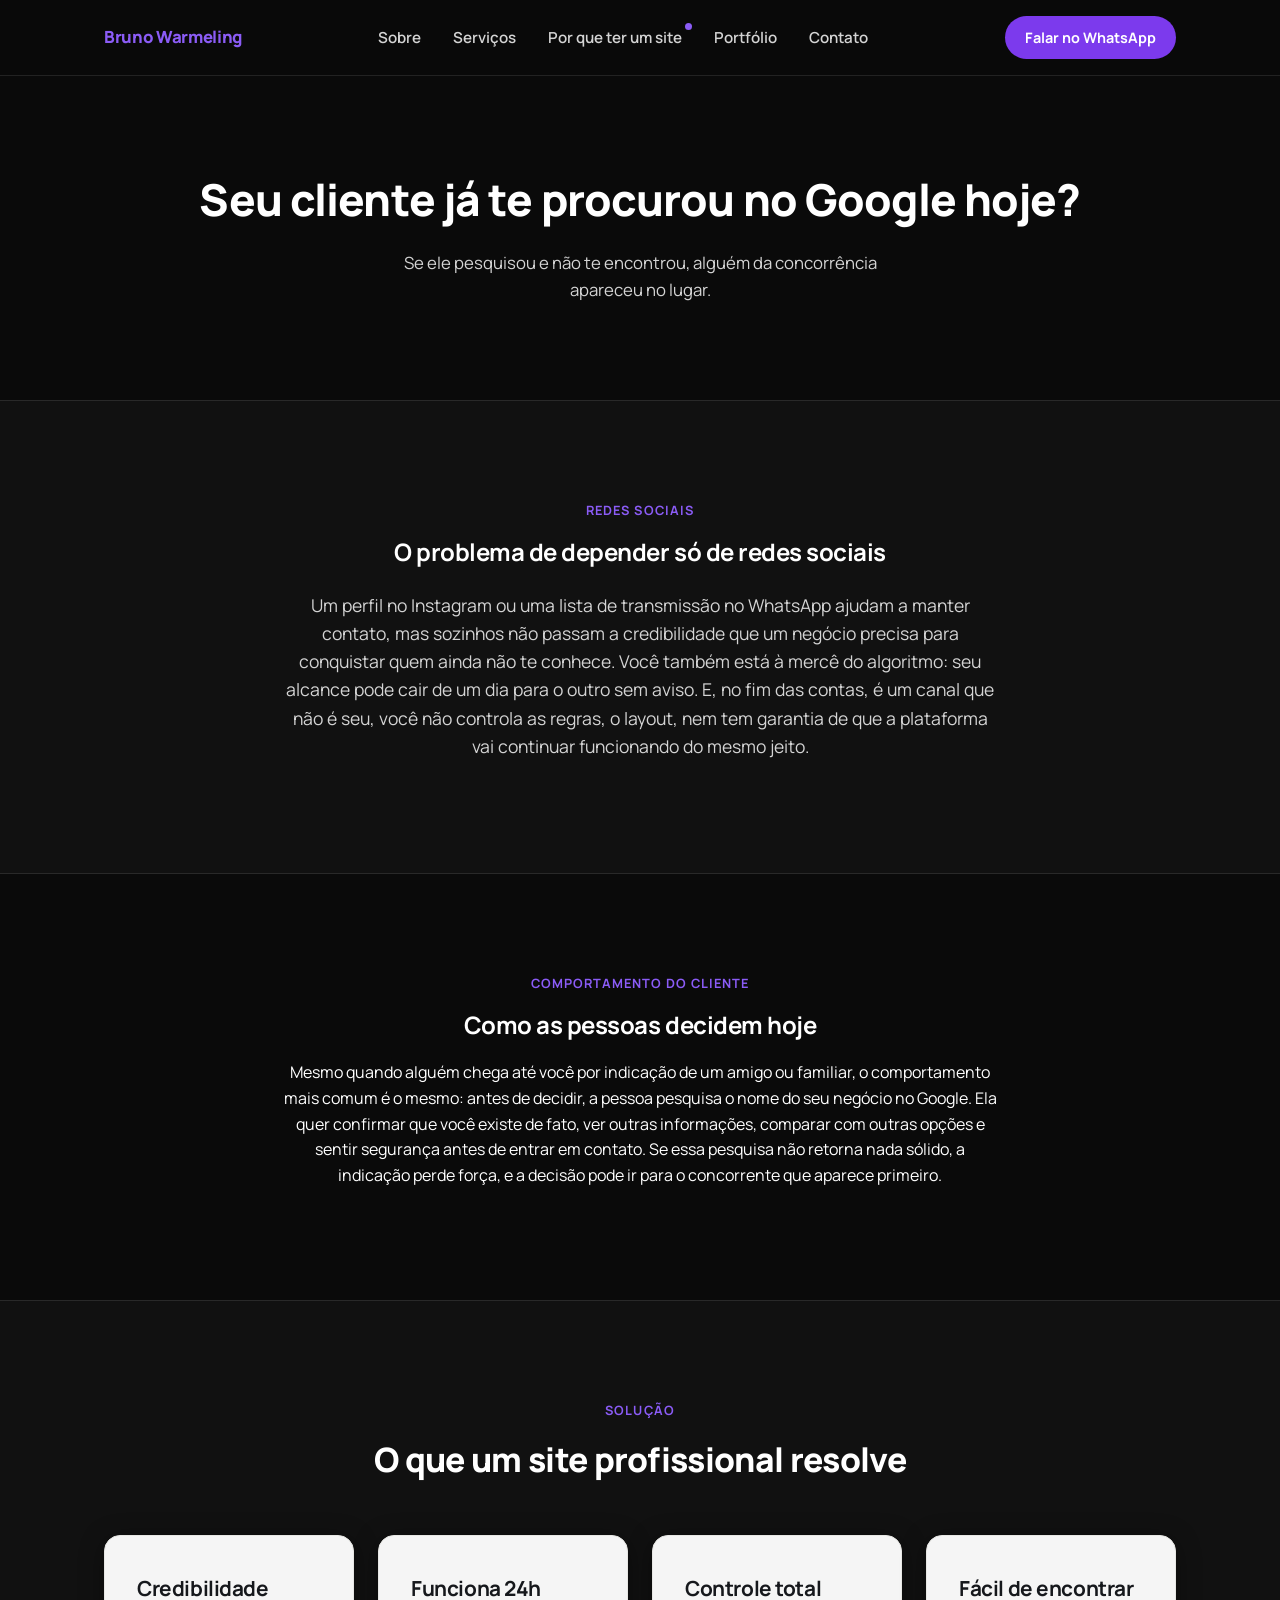
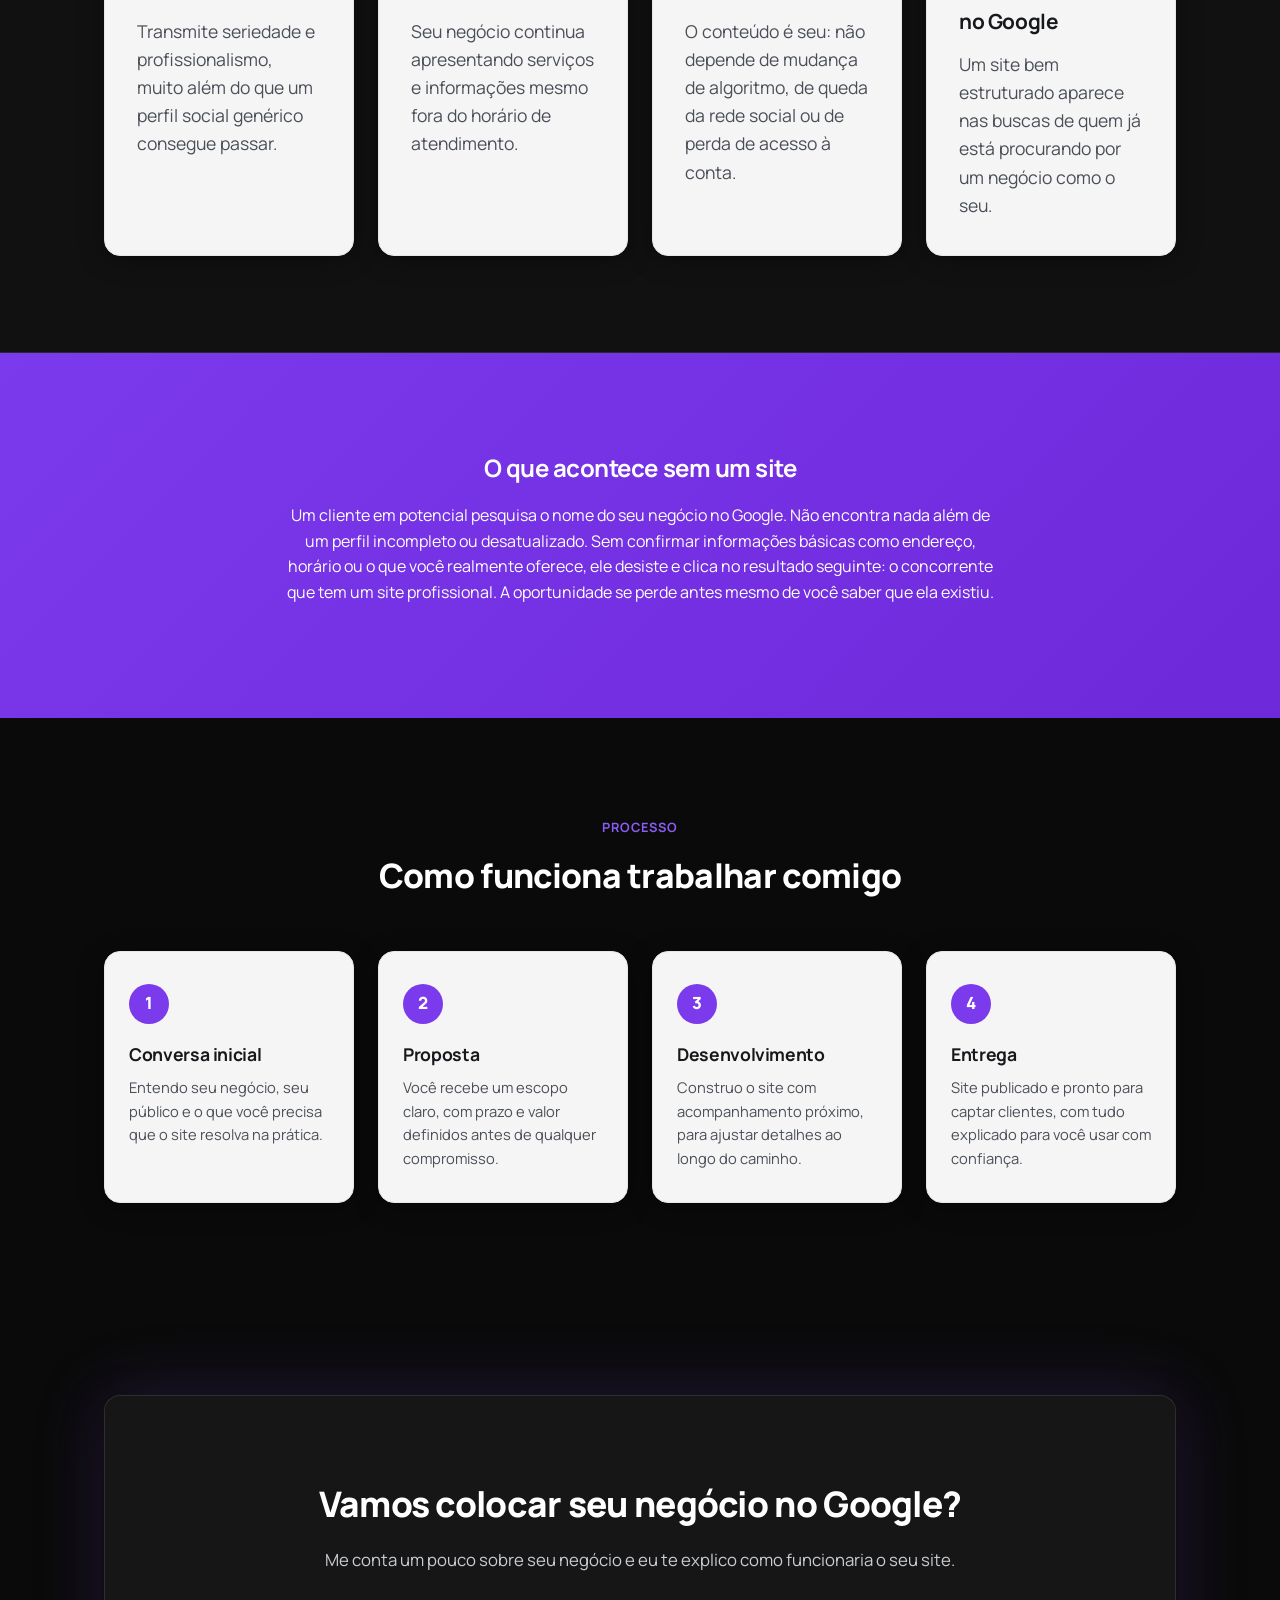
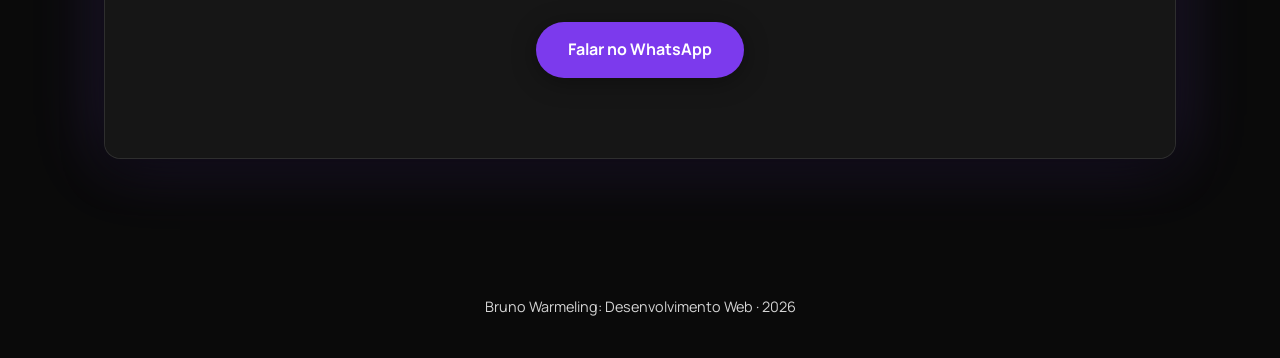
==== importancia-de-um-site/index.html @ 83ddd359 "Adiciona página 'Por que ter um site' Nova página institucional em /importancia-de-um-site explicand" ====
<!DOCTYPE html>
<html lang="pt-BR">
<head>
<meta charset="UTF-8">
<meta name="viewport" content="width=device-width, initial-scale=1.0">
<title>Por que ter um site: Bruno Warmeling</title>
<meta name="description" content="Entenda por que um site profissional é essencial para pequenos negócios como restaurantes, clínicas, estúdios e comércio local.">
<link rel="preconnect" href="https://fonts.googleapis.com">
<link rel="preconnect" href="https://fonts.gstatic.com" crossorigin>
<link href="https://fonts.googleapis.com/css2?family=Manrope:wght@400;500;600;700;800&display=swap" rel="stylesheet">
<link rel="stylesheet" href="../styles.css">
</head>
<body>

<header>
  <input type="checkbox" id="menu-toggle">
  <div class="nav">
    <a href="../index.html" class="logo">Bruno Warmeling</a>
    <nav>
      <ul class="nav-links">
        <li><a href="../index.html#sobre">Sobre</a></li>
        <li><a href="../index.html#servicos">Serviços</a></li>
        <li><a href="index.html"><span class="nav-highlight">Por que ter um site</span></a></li>
        <li><a href="../index.html#portfolio">Portfólio</a></li>
        <li><a href="../index.html#contato">Contato</a></li>
      </ul>
    </nav>
    <a href="https://wa.me/5547992071256" target="_blank" rel="noopener" class="nav-cta desktop-only">Falar no WhatsApp</a>
    <label for="menu-toggle" class="hamburger" aria-label="Abrir menu">
      <span></span><span></span><span></span>
    </label>
  </div>
  <div class="mobile-menu">
    <a href="../index.html#sobre">Sobre</a>
    <a href="../index.html#servicos">Serviços</a>
    <a href="index.html"><span class="nav-highlight">Por que ter um site</span></a>
    <a href="../index.html#portfolio">Portfólio</a>
    <a href="../index.html#contato">Contato</a>
    <a href="https://wa.me/5547992071256" target="_blank" rel="noopener">Falar no WhatsApp</a>
  </div>
</header>

<main>

  <!-- HERO -->
  <section class="hero">
    <div class="wrap">
      <h1>Seu cliente já te procurou no Google hoje?</h1>
      <p class="hero-sub">Se ele pesquisou e não te encontrou, alguém da concorrência apareceu no lugar.</p>
    </div>
  </section>

  <!-- O PROBLEMA DE DEPENDER SÓ DE REDES SOCIAIS -->
  <section class="sobre">
    <div class="wrap">
      <div class="sobre-inner">
        <span class="eyebrow">Redes sociais</span>
        <h2>O problema de depender só de redes sociais</h2>
        <p>Um perfil no Instagram ou uma lista de transmissão no WhatsApp ajudam a manter contato, mas sozinhos não passam a credibilidade que um negócio precisa para conquistar quem ainda não te conhece. Você também está à mercê do algoritmo: seu alcance pode cair de um dia para o outro sem aviso. E, no fim das contas, é um canal que não é seu, você não controla as regras, o layout, nem tem garantia de que a plataforma vai continuar funcionando do mesmo jeito.</p>
      </div>
    </div>
  </section>

  <!-- COMO AS PESSOAS DECIDEM HOJE -->
  <section>
    <div class="wrap">
      <div class="sobre-inner">
        <span class="eyebrow">Comportamento do cliente</span>
        <h2>Como as pessoas decidem hoje</h2>
        <p>Mesmo quando alguém chega até você por indicação de um amigo ou familiar, o comportamento mais comum é o mesmo: antes de decidir, a pessoa pesquisa o nome do seu negócio no Google. Ela quer confirmar que você existe de fato, ver outras informações, comparar com outras opções e sentir segurança antes de entrar em contato. Se essa pesquisa não retorna nada sólido, a indicação perde força, e a decisão pode ir para o concorrente que aparece primeiro.</p>
      </div>
    </div>
  </section>

  <!-- O QUE UM SITE PROFISSIONAL RESOLVE -->
  <section class="sobre">
    <div class="wrap">
      <div class="section-head">
        <span class="eyebrow">Solução</span>
        <h2>O que um site profissional resolve</h2>
      </div>
      <div class="resolve-grid">
        <div class="servico-card">
          <h3>Credibilidade</h3>
          <p>Transmite seriedade e profissionalismo, muito além do que um perfil social genérico consegue passar.</p>
        </div>
        <div class="servico-card">
          <h3>Funciona 24h</h3>
          <p>Seu negócio continua apresentando serviços e informações mesmo fora do horário de atendimento.</p>
        </div>
        <div class="servico-card">
          <h3>Controle total</h3>
          <p>O conteúdo é seu: não depende de mudança de algoritmo, de queda da rede social ou de perda de acesso à conta.</p>
        </div>
        <div class="servico-card">
          <h3>Fácil de encontrar no Google</h3>
          <p>Um site bem estruturado aparece nas buscas de quem já está procurando por um negócio como o seu.</p>
        </div>
      </div>
    </div>
  </section>

  <!-- O QUE ACONTECE SEM UM SITE -->
  <section class="accent-panel">
    <div class="wrap">
      <div class="sobre-inner">
        <h2>O que acontece sem um site</h2>
        <p>Um cliente em potencial pesquisa o nome do seu negócio no Google. Não encontra nada além de um perfil incompleto ou desatualizado. Sem confirmar informações básicas como endereço, horário ou o que você realmente oferece, ele desiste e clica no resultado seguinte: o concorrente que tem um site profissional. A oportunidade se perde antes mesmo de você saber que ela existiu.</p>
      </div>
    </div>
  </section>

  <!-- COMO FUNCIONA TRABALHAR COMIGO -->
  <section>
    <div class="wrap">
      <div class="section-head">
        <span class="eyebrow">Processo</span>
        <h2>Como funciona trabalhar comigo</h2>
      </div>
      <div class="steps-grid">
        <div class="step-card">
          <div class="step-number">1</div>
          <h3>Conversa inicial</h3>
          <p>Entendo seu negócio, seu público e o que você precisa que o site resolva na prática.</p>
        </div>
        <div class="step-card">
          <div class="step-number">2</div>
          <h3>Proposta</h3>
          <p>Você recebe um escopo claro, com prazo e valor definidos antes de qualquer compromisso.</p>
        </div>
        <div class="step-card">
          <div class="step-number">3</div>
          <h3>Desenvolvimento</h3>
          <p>Construo o site com acompanhamento próximo, para ajustar detalhes ao longo do caminho.</p>
        </div>
        <div class="step-card">
          <div class="step-number">4</div>
          <h3>Entrega</h3>
          <p>Site publicado e pronto para captar clientes, com tudo explicado para você usar com confiança.</p>
        </div>
      </div>
    </div>
  </section>

  <!-- CTA FINAL -->
  <section>
    <div class="wrap">
      <div class="contato">
        <div class="contato-wrap">
          <h2>Vamos colocar seu negócio no Google?</h2>
          <p>Me conta um pouco sobre seu negócio e eu te explico como funcionaria o seu site.</p>
          <a href="https://wa.me/5547992071256" target="_blank" rel="noopener" class="btn">Falar no WhatsApp</a>
        </div>
      </div>
    </div>
  </section>

</main>

<footer>
  Bruno Warmeling: Desenvolvimento Web · 2026
</footer>

</body>
</html>
---- styles.css ----
:root {
  --bg: #0a0a0a;
  --bg-alt: #111111;
  --panel: #161616;
  --ink: #ffffff;
  --ink-soft: #d4d4d4;
  --line: rgba(255, 255, 255, 0.1);
  --accent: #7c3aed;
  --accent-hover: #6d28d9;
  --accent-light: #8b5cf6;
  --card-bg: #f5f5f5;
  --card-ink: #16181c;
  --card-ink-soft: #4a4f57;
  --card-line: #e7e7e4;
  --shadow: 0 4px 24px rgba(0, 0, 0, 0.35);
  --shadow-lg: 0 12px 40px rgba(0, 0, 0, 0.45);
  --radius: 16px;
  --radius-sm: 10px;
  --max: 1120px;
}

* { box-sizing: border-box; }

html { scroll-behavior: smooth; }

body {
  margin: 0;
  font-family: 'Manrope', -apple-system, BlinkMacSystemFont, 'Segoe UI', sans-serif;
  color: var(--ink);
  background: var(--bg);
  line-height: 1.6;
  -webkit-font-smoothing: antialiased;
}

img { max-width: 100%; display: block; }

.wrap {
  max-width: var(--max);
  margin: 0 auto;
  padding: 0 24px;
}

a { color: inherit; }

/* ---------- Header ---------- */
header {
  position: sticky;
  top: 0;
  z-index: 100;
  background: rgba(10, 10, 10, 0.85);
  backdrop-filter: saturate(180%) blur(10px);
  border-bottom: 1px solid var(--line);
}

.nav {
  display: flex;
  align-items: center;
  justify-content: space-between;
  padding: 16px 24px;
  max-width: var(--max);
  margin: 0 auto;
}

.logo {
  font-weight: 800;
  font-size: 1.05rem;
  letter-spacing: -0.02em;
  text-decoration: none;
  color: var(--accent-light);
}

.nav-links {
  display: flex;
  gap: 32px;
  list-style: none;
  margin: 0;
  padding: 0;
}

.nav-links a {
  text-decoration: none;
  font-weight: 600;
  font-size: 0.95rem;
  color: var(--ink-soft);
  transition: color 0.2s ease;
}

.nav-links a:hover { color: var(--accent-light); }

.nav-highlight {
  position: relative;
  display: inline-block;
}

.nav-highlight::after {
  content: '';
  position: absolute;
  top: -3px;
  right: -10px;
  width: 7px;
  height: 7px;
  border-radius: 50%;
  background: var(--accent-light);
  pointer-events: none;
  animation: nav-dot-pulse 1.8s ease-in-out infinite;
}

@keyframes nav-dot-pulse {
  0%, 100% { transform: scale(1); opacity: 1; }
  50% { transform: scale(1.35); opacity: 0.55; }
}

@media (prefers-reduced-motion: reduce) {
  .nav-highlight::after { animation: none; }
}

.nav-cta {
  display: inline-block;
  background: var(--accent);
  color: #fff !important;
  padding: 10px 20px;
  border-radius: 999px;
  text-decoration: none;
  font-weight: 700;
  font-size: 0.9rem;
  white-space: nowrap;
  transition: background 0.2s ease;
}

.nav-cta:hover { background: var(--accent-hover); }

.hamburger {
  display: none;
  flex-direction: column;
  justify-content: center;
  gap: 5px;
  width: 40px;
  height: 40px;
  background: none;
  border: none;
  cursor: pointer;
  padding: 0;
}

.hamburger span {
  display: block;
  width: 24px;
  height: 2px;
  background: var(--ink);
  border-radius: 2px;
  transition: transform 0.25s ease, opacity 0.25s ease;
}

#menu-toggle { display: none; }

.mobile-menu { display: none; }

/* ---------- Sections ---------- */
section { padding: 96px 0; }

.eyebrow {
  display: inline-block;
  font-size: 0.8rem;
  font-weight: 700;
  letter-spacing: 0.08em;
  text-transform: uppercase;
  color: var(--accent-light);
  margin-bottom: 12px;
}

h1, h2, h3 {
  letter-spacing: -0.02em;
  margin: 0;
}

/* ---------- Hero ---------- */
.hero {
  padding: 88px 0 96px;
  text-align: center;
}

.hero-photo {
  width: 200px;
  height: 200px;
  border-radius: 50%;
  overflow: hidden;
  margin: 0 auto 32px;
  box-shadow: var(--shadow-lg);
}

.hero-photo img {
  width: 100%;
  height: 100%;
  object-fit: cover;
  aspect-ratio: 1 / 1;
  border-radius: 50%;
}

.hero h1 {
  font-size: clamp(2rem, 5vw, 2.75rem);
  font-weight: 800;
}

.hero-tagline {
  font-size: clamp(1.15rem, 3vw, 1.5rem);
  font-weight: 600;
  color: var(--ink);
  max-width: 620px;
  margin: 20px auto 0;
  line-height: 1.4;
}

.hero-sub {
  font-size: 1.05rem;
  color: var(--ink-soft);
  max-width: 520px;
  margin: 16px auto 0;
}

.btn {
  display: inline-flex;
  align-items: center;
  gap: 8px;
  background: var(--accent);
  color: #fff;
  text-decoration: none;
  font-weight: 700;
  font-size: 1rem;
  padding: 15px 32px;
  border-radius: 999px;
  box-shadow: var(--shadow);
  transition: background 0.2s ease, transform 0.2s ease;
}

.btn:hover {
  background: var(--accent-hover);
  transform: translateY(-2px);
}

.hero-cta { margin-top: 36px; }

/* ---------- Sobre (também usada para seções com fundo alternado) ---------- */
.sobre {
  background: var(--bg-alt);
  border-top: 1px solid var(--line);
  border-bottom: 1px solid var(--line);
}

.sobre-inner {
  max-width: 720px;
  margin: 0 auto;
  text-align: center;
}

.sobre p {
  font-size: 1.1rem;
  color: var(--ink-soft);
  margin-top: 20px;
}

/* ---------- Serviços ---------- */
#servicos {
  background: #f5f5f4;
}

#servicos .eyebrow {
  color: var(--accent);
}

#servicos .section-head h2 {
  color: var(--card-ink);
}

.servicos-grid {
  display: grid;
  grid-template-columns: repeat(2, 1fr);
  gap: 24px;
  margin-top: 48px;
}

#servicos .servico-card {
  background: #ffffff;
  box-shadow: 0 4px 20px rgba(0, 0, 0, 0.06);
}

.servico-card {
  background: var(--card-bg);
  border: 1px solid var(--card-line);
  border-radius: var(--radius);
  padding: 36px 32px;
  box-shadow: var(--shadow);
  position: relative;
}

.servico-card h3 {
  font-size: 1.3rem;
  font-weight: 700;
  margin-bottom: 12px;
  color: var(--card-ink);
}

.servico-card p {
  color: var(--card-ink-soft);
  margin: 0;
}

.section-head {
  text-align: center;
  max-width: 600px;
  margin: 0 auto;
}

.section-head h2 {
  font-size: clamp(1.6rem, 4vw, 2.1rem);
  font-weight: 800;
}

.section-head p {
  color: var(--ink-soft);
  margin-top: 12px;
  font-size: 1.05rem;
}

/* ---------- Portfólio ---------- */
.portfolio-grid {
  display: grid;
  grid-template-columns: repeat(3, 1fr);
  gap: 24px;
  margin-top: 48px;
}

.proj-card {
  background: var(--card-bg);
  border: 1px solid var(--card-line);
  border-radius: var(--radius);
  padding: 28px;
  box-shadow: var(--shadow);
  display: flex;
  flex-direction: column;
  transition: transform 0.2s ease, box-shadow 0.2s ease;
}

.proj-card:hover {
  transform: translateY(-4px);
  box-shadow: var(--shadow-lg);
}

.proj-cat {
  font-size: 0.78rem;
  font-weight: 700;
  letter-spacing: 0.04em;
  text-transform: uppercase;
  color: var(--accent);
  margin-bottom: 8px;
}

.proj-card h3 {
  font-size: 1.15rem;
  font-weight: 700;
  margin-bottom: 10px;
  color: var(--card-ink);
}

.proj-card p.proj-desc {
  color: var(--card-ink-soft);
  font-size: 0.95rem;
  margin: 0 0 20px;
  flex-grow: 1;
}

.proj-link {
  display: inline-flex;
  align-items: center;
  gap: 6px;
  text-decoration: none;
  font-weight: 700;
  font-size: 0.92rem;
  color: var(--accent);
  border: 1.5px solid var(--accent);
  padding: 9px 18px;
  border-radius: 999px;
  align-self: flex-start;
  transition: background 0.2s ease, color 0.2s ease;
}

.proj-link:hover {
  background: var(--accent);
  color: #fff;
}

/* ---------- Contato ---------- */
.contato {
  background: var(--panel);
  border: 1px solid var(--line);
  color: #fff;
  text-align: center;
  border-radius: var(--radius);
  max-width: var(--max);
  margin: 0 auto 0;
  box-shadow: 0 12px 40px rgba(0, 0, 0, 0.45), 0 0 70px rgba(139, 92, 246, 0.22);
}

.contato-wrap {
  background: var(--panel);
  padding: 80px 24px;
  border-radius: var(--radius);
}

.contato h2 {
  font-size: clamp(1.6rem, 4vw, 2.2rem);
  font-weight: 800;
  color: #fff;
}

.contato p {
  color: #c9cdd3;
  margin-top: 14px;
  font-size: 1.05rem;
}

.contato .btn {
  margin-top: 32px;
  background: var(--accent);
}

.contato .btn:hover { background: var(--accent-hover); }

/* ---------- Footer ---------- */
footer {
  text-align: center;
  padding: 40px 24px;
  color: var(--ink-soft);
  font-size: 0.9rem;
}

/* ---------- Página "Importância de um site": blocos de conteúdo ---------- */

.accent-panel {
  background: linear-gradient(135deg, var(--accent) 0%, var(--accent-hover) 100%);
}

.resolve-grid {
  display: grid;
  grid-template-columns: repeat(4, 1fr);
  gap: 24px;
  margin-top: 48px;
}

.steps-grid {
  display: grid;
  grid-template-columns: repeat(4, 1fr);
  gap: 24px;
  margin-top: 48px;
}

.step-card {
  background: var(--card-bg);
  border: 1px solid var(--card-line);
  border-radius: var(--radius);
  padding: 32px 24px;
  box-shadow: var(--shadow);
  text-align: left;
}

.step-number {
  display: flex;
  align-items: center;
  justify-content: center;
  width: 40px;
  height: 40px;
  border-radius: 50%;
  background: var(--accent);
  color: #fff;
  font-weight: 800;
  font-size: 1.05rem;
  margin-bottom: 16px;
}

.step-card h3 {
  font-size: 1.1rem;
  font-weight: 700;
  margin-bottom: 8px;
  color: var(--card-ink);
}

.step-card p {
  color: var(--card-ink-soft);
  font-size: 0.92rem;
  margin: 0;
}

/* ---------- Responsive ---------- */
@media (max-width: 900px) {
  .nav-links,
  .nav-cta.desktop-only { display: none; }

  .hamburger { display: flex; }

  .nav {
    padding: 14px 20px;
    position: relative;
  }

  .mobile-menu {
    display: none;
    flex-direction: column;
    gap: 4px;
    padding: 8px 20px 20px;
    background: var(--bg);
    border-bottom: 1px solid var(--line);
  }

  #menu-toggle:checked ~ .mobile-menu {
    display: flex;
  }

  #menu-toggle:checked ~ .nav .hamburger span:nth-child(1) {
    transform: translateY(7px) rotate(45deg);
  }
  #menu-toggle:checked ~ .nav .hamburger span:nth-child(2) {
    opacity: 0;
  }
  #menu-toggle:checked ~ .nav .hamburger span:nth-child(3) {
    transform: translateY(-7px) rotate(-45deg);
  }

  .mobile-menu a {
    padding: 12px 4px;
    text-decoration: none;
    font-weight: 600;
    color: var(--ink-soft);
    border-bottom: 1px solid var(--line);
  }

  .mobile-menu a:last-child { border-bottom: none; }
}

@media (max-width: 860px) {
  .servicos-grid { grid-template-columns: 1fr; }
  .portfolio-grid { grid-template-columns: repeat(2, 1fr); }
  .resolve-grid { grid-template-columns: repeat(2, 1fr); }
  .steps-grid { grid-template-columns: repeat(2, 1fr); }
}

@media (max-width: 640px) {
  section { padding: 64px 0; }
  .hero { padding: 56px 0 64px; }
  .hero-photo { width: 150px; height: 150px; margin-bottom: 24px; }

  .portfolio-grid { grid-template-columns: 1fr; }
  .resolve-grid { grid-template-columns: 1fr; }
  .steps-grid { grid-template-columns: 1fr; }

  .contato-wrap { padding: 56px 20px; border-radius: 0; }
  .contato { border-radius: 0; }
}
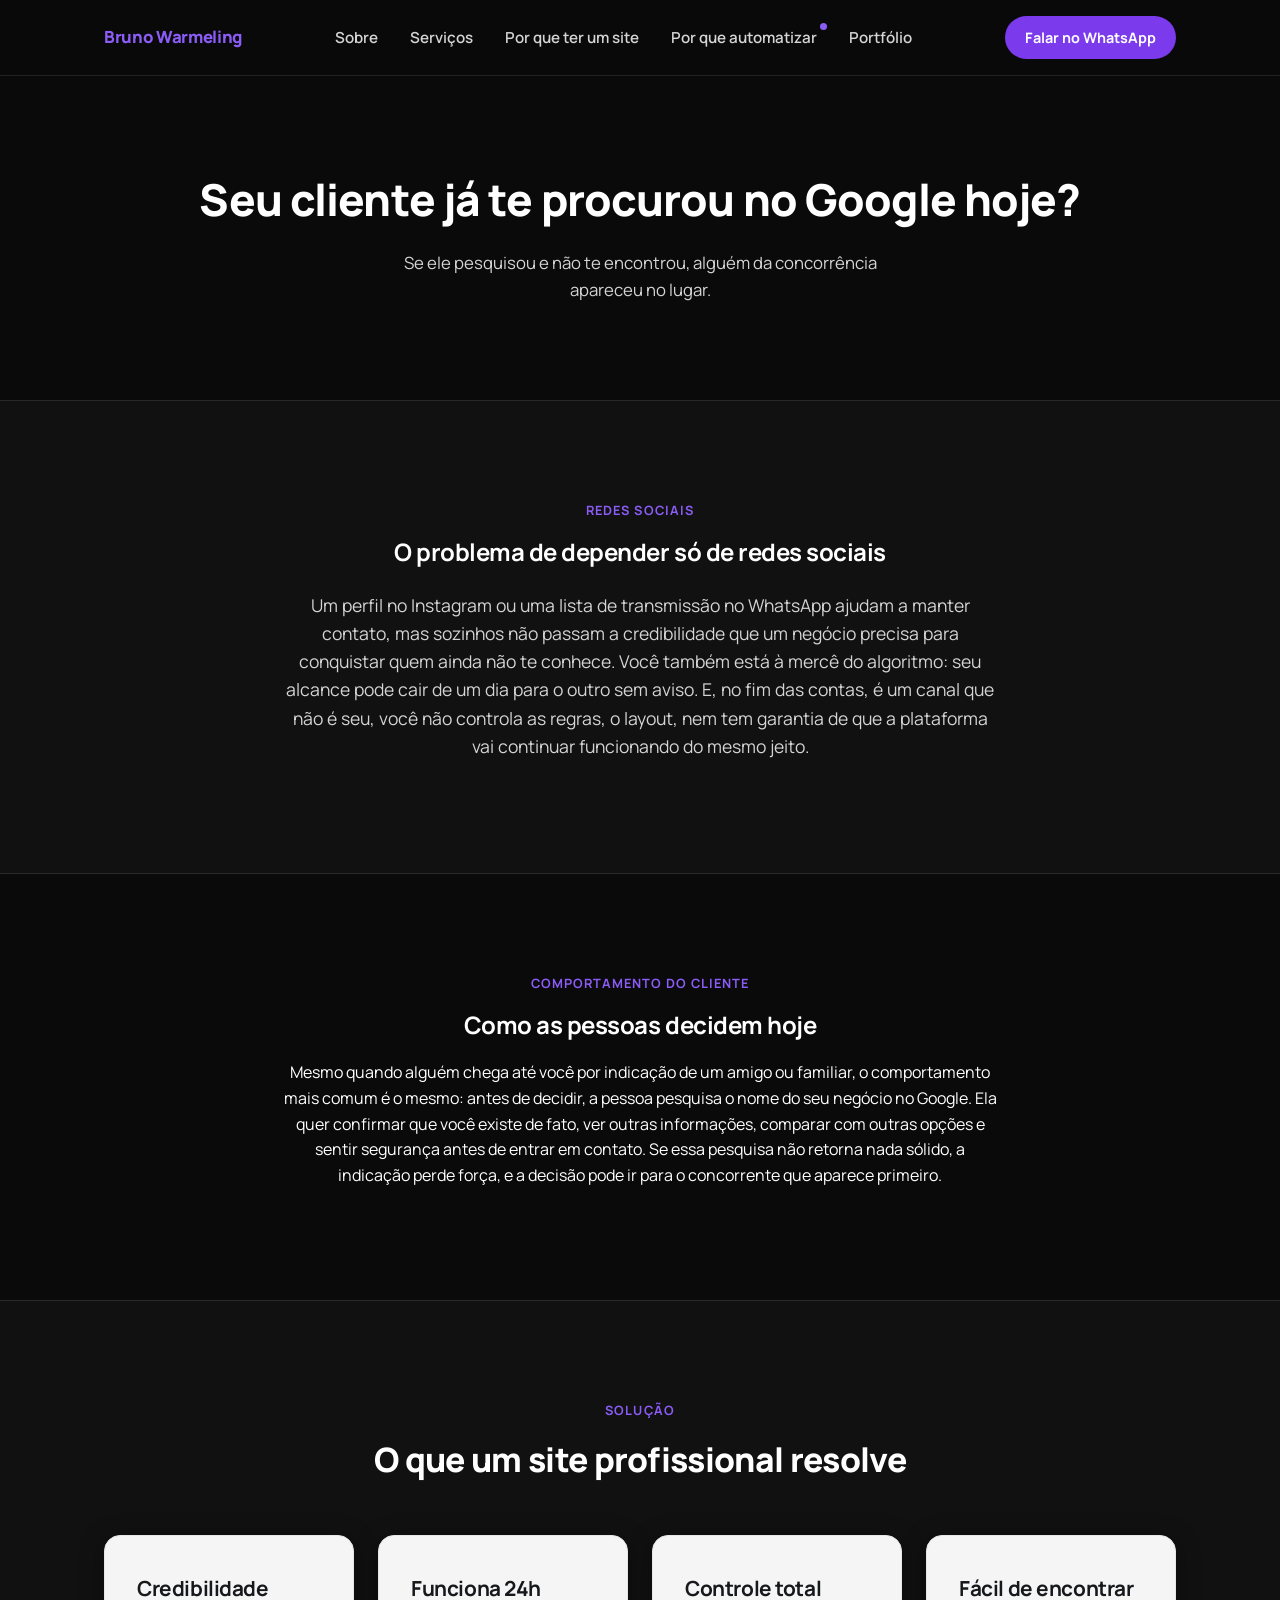
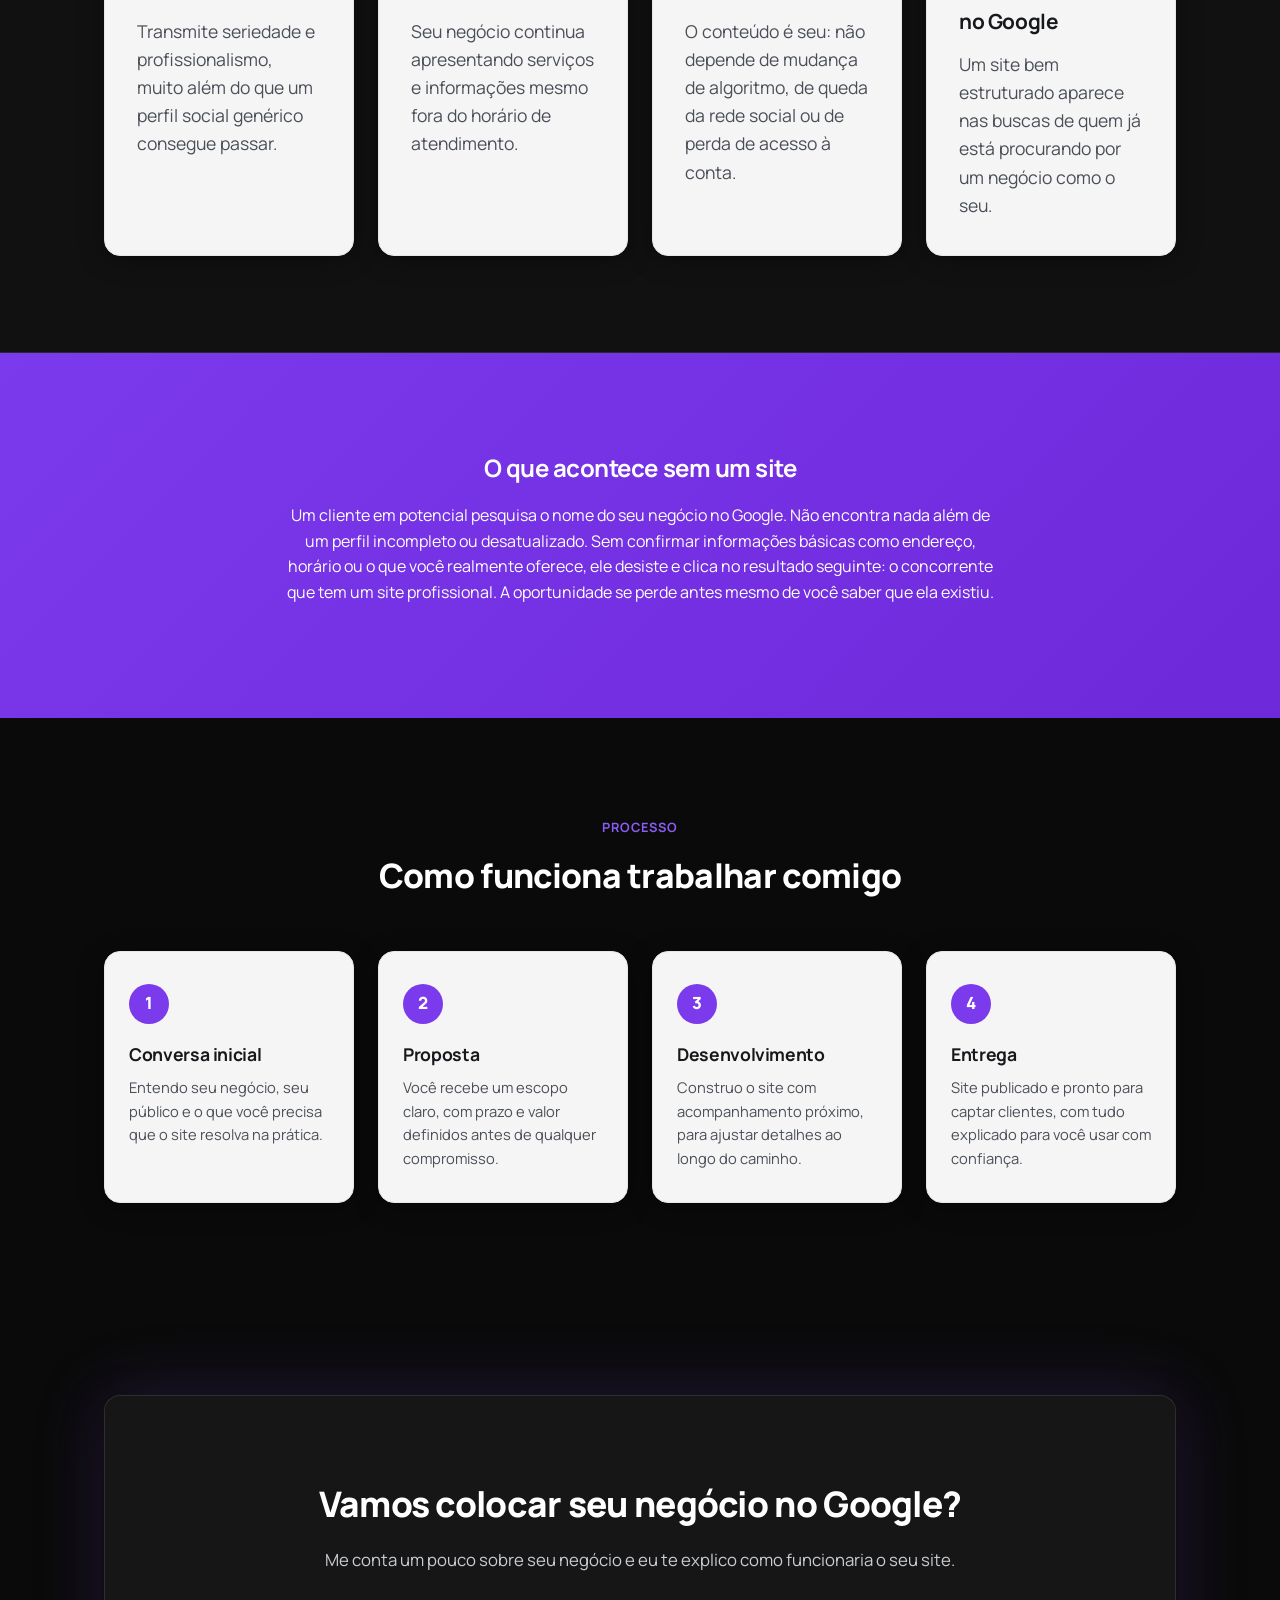
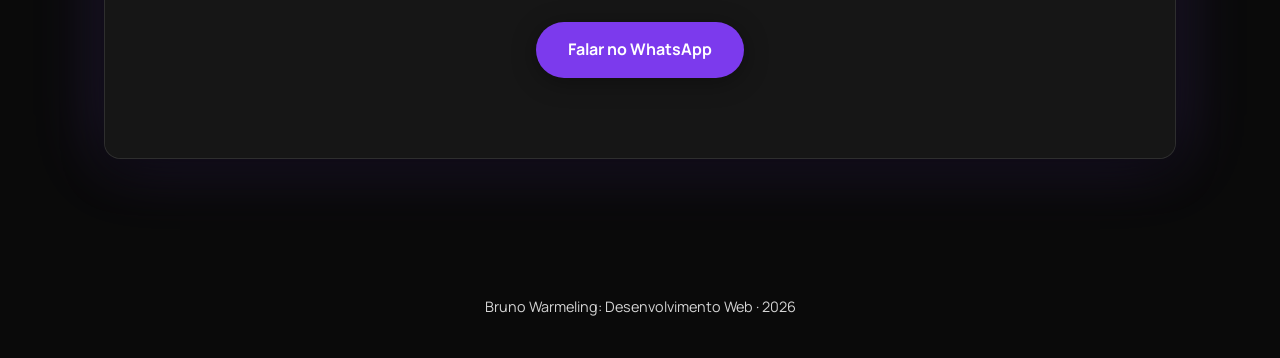
==== commit 5f17139a: "Atualiza o site: serviços com agentes e automações, nova página, fundo de código no hero e portfólio" ====
--- a/importancia-de-um-site/index.html
+++ b/importancia-de-um-site/index.html
@@ -20,9 +20,9 @@
       <ul class="nav-links">
         <li><a href="../index.html#sobre">Sobre</a></li>
         <li><a href="../index.html#servicos">Serviços</a></li>
-        <li><a href="index.html"><span class="nav-highlight">Por que ter um site</span></a></li>
+        <li><a href="index.html">Por que ter um site</a></li>
+        <li><a href="../importancia-de-automacao/index.html"><span class="nav-highlight">Por que automatizar</span></a></li>
         <li><a href="../index.html#portfolio">Portfólio</a></li>
-        <li><a href="../index.html#contato">Contato</a></li>
       </ul>
     </nav>
     <a href="https://wa.me/5547992071256" target="_blank" rel="noopener" class="nav-cta desktop-only">Falar no WhatsApp</a>
@@ -33,9 +33,9 @@
   <div class="mobile-menu">
     <a href="../index.html#sobre">Sobre</a>
     <a href="../index.html#servicos">Serviços</a>
-    <a href="index.html"><span class="nav-highlight">Por que ter um site</span></a>
+    <a href="index.html">Por que ter um site</a>
+    <a href="../importancia-de-automacao/index.html"><span class="nav-highlight">Por que automatizar</span></a>
     <a href="../index.html#portfolio">Portfólio</a>
-    <a href="../index.html#contato">Contato</a>
     <a href="https://wa.me/5547992071256" target="_blank" rel="noopener">Falar no WhatsApp</a>
   </div>
 </header>
--- a/styles.css
+++ b/styles.css
@@ -66,6 +66,7 @@
   font-size: 1.05rem;
   letter-spacing: -0.02em;
   text-decoration: none;
+  white-space: nowrap;
   color: var(--accent-light);
 }
 
@@ -79,6 +80,7 @@
 
 .nav-links a {
   text-decoration: none;
+  white-space: nowrap;
   font-weight: 600;
   font-size: 0.95rem;
   color: var(--ink-soft);
@@ -239,6 +241,150 @@
 
 .hero-cta { margin-top: 36px; }
 
+/* ---------- Hero: fundo de código em movimento ---------- */
+.hero-has-code {
+  position: relative;
+  overflow: hidden;
+  isolation: isolate;
+
+  /* ===== AJUSTES FÁCEIS: mude só estes valores ===== */
+
+  /* Opacidade do código, igual em toda a área: 0 (invisível) a 1 (sólido). Sugestão: 0.20 a 0.30 */
+  --code-opacity: 0.24;
+
+  /* Tempo de um ciclo completo da rolagem. Menor = mais rápido. Sugestão: 35s a 50s */
+  --code-duration: 42s;
+
+  /* Tamanho da fonte do código */
+  --code-font-size: 14px;
+
+  /* Espaço entre as colunas de código */
+  --code-gap: 40px;
+
+  /* Escurecimento bem leve nas bordas esquerda e direita:
+     largura da faixa (% da largura do hero) e intensidade (0 = nenhum, 1 = some por completo) */
+  --code-edge-width: 6%;
+  --code-edge-strength: 0.25;
+
+  /* Halo escuro atrás das letras do título, subtítulo e nome (protege a leitura sem criar faixas):
+     tamanho do halo e intensidade (0 = sem halo, 1 = cor de fundo cheia) */
+  --code-halo-size: 10px;
+  --code-halo-strength: 0.9;
+}
+
+.hero-has-code > .wrap {
+  position: relative;
+  z-index: 2;
+}
+
+/* Halo na cor de fundo do site (#0a0a0a): as letras ficam claramente acima do código */
+.hero-has-code > .wrap h1,
+.hero-has-code > .wrap .hero-tagline,
+.hero-has-code > .wrap .hero-sub {
+  text-shadow:
+    0 0 var(--code-halo-size) rgb(10 10 10 / var(--code-halo-strength)),
+    0 0 calc(var(--code-halo-size) * 2) rgb(10 10 10 / var(--code-halo-strength)),
+    0 0 calc(var(--code-halo-size) * 3.5) rgb(10 10 10 / calc(var(--code-halo-strength) * 0.8));
+}
+
+.hero-code {
+  position: absolute;
+  inset: 0;
+  z-index: 0;
+  opacity: var(--code-opacity);
+  pointer-events: none;
+  user-select: none;
+  -webkit-user-select: none;
+  /* única máscara: escurece levemente as bordas laterais. O centro nunca é escondido. */
+  -webkit-mask-image: linear-gradient(to right, rgb(0 0 0 / calc(1 - var(--code-edge-strength))) 0%, #000 var(--code-edge-width), #000 calc(100% - var(--code-edge-width)), rgb(0 0 0 / calc(1 - var(--code-edge-strength))) 100%);
+  mask-image: linear-gradient(to right, rgb(0 0 0 / calc(1 - var(--code-edge-strength))) 0%, #000 var(--code-edge-width), #000 calc(100% - var(--code-edge-width)), rgb(0 0 0 / calc(1 - var(--code-edge-strength))) 100%);
+}
+
+/* O track tem dois blocos idênticos; mover -50% volta ao ponto inicial sem pulo */
+.hero-code-track {
+  animation: code-scroll var(--code-duration) linear infinite;
+  will-change: transform;
+}
+
+.hero-code.is-paused .hero-code-track,
+.hero-code.is-paused .code-cursor {
+  animation-play-state: paused;
+}
+
+/* Cada bloco é uma fileira de colunas. O script repete as colunas até passar da borda direita,
+   então a largura nunca fica vazia (monitor largo incluído). Sem JavaScript, as 3 colunas se
+   distribuem pela largura. */
+.code-block {
+  display: flex;
+  justify-content: space-between;
+  gap: var(--code-gap);
+  padding: 0 24px 48px;
+  overflow: hidden;
+  /* maior que o hero em qualquer largura: o loop nunca deixa um vazio no fim */
+  min-height: 820px;
+}
+
+.hero-code.is-filled .code-block {
+  justify-content: flex-start;
+}
+
+.code-col {
+  flex: 0 0 auto;
+  margin: 0;
+  font-family: ui-monospace, SFMono-Regular, Menlo, Consolas, "Liberation Mono", monospace;
+  font-size: var(--code-font-size);
+  line-height: 1.75;
+  color: #bdbdbd;
+  white-space: pre;
+  tab-size: 2;
+}
+
+.code-col code { font: inherit; }
+
+.code-col .k { color: var(--accent-light); font-weight: 600; }
+.code-col .s,
+.code-col .n { color: var(--accent-light); }
+.code-col .c { color: #737373; }
+
+.code-cursor {
+  display: inline-block;
+  width: 0.6em;
+  height: 1.1em;
+  margin-left: 2px;
+  vertical-align: text-bottom;
+  background: var(--accent-light);
+  animation: code-blink 1.1s steps(1, end) infinite;
+}
+
+@keyframes code-scroll {
+  from { transform: translate3d(0, 0, 0); }
+  to { transform: translate3d(0, -50%, 0); }
+}
+
+@keyframes code-blink {
+  0%, 49% { opacity: 1; }
+  50%, 100% { opacity: 0; }
+}
+
+/* Celular: fonte menor e código um pouco mais discreto */
+@media (max-width: 640px) {
+  .hero-has-code {
+    --code-opacity: 0.17;
+    --code-font-size: 12px;
+    --code-gap: 28px;
+    --code-edge-width: 4%;
+    --code-halo-size: 8px;
+  }
+
+  .code-block { min-height: 700px; }
+}
+
+@media (prefers-reduced-motion: reduce) {
+  .hero-code-track,
+  .code-cursor { animation: none; }
+  .hero-code-track { will-change: auto; }
+}
+
 /* ---------- Sobre (também usada para seções com fundo alternado) ---------- */
 .sobre {
   background: var(--bg-alt);
@@ -256,6 +402,95 @@
   font-size: 1.1rem;
   color: var(--ink-soft);
   margin-top: 20px;
+}
+
+/* ---------- Sobre (redesenho): título grande + duas colunas ---------- */
+.about {
+  padding: 128px 0;
+}
+
+.about .eyebrow {
+  margin-bottom: 28px;
+}
+
+.about-grid {
+  display: grid;
+  grid-template-columns: minmax(0, 1fr);
+  gap: 40px;
+  align-items: start;
+}
+
+.about-title {
+  font-size: clamp(2rem, 4.2vw, 3.5rem);
+  font-weight: 800;
+  line-height: 1.1;
+  letter-spacing: -0.03em;
+  text-wrap: balance;
+}
+
+.about-accent {
+  color: var(--accent-light);
+  white-space: nowrap; /* "sob medida" nunca quebra em duas linhas */
+}
+
+.about-body { max-width: 55ch; }
+
+.about .about-lead {
+  margin: 0;
+  font-size: clamp(1.0625rem, 1.4vw, 1.1875rem);
+  line-height: 1.7;
+  color: var(--ink-soft);
+}
+
+/* Filete fino e discreto, com um pequeno traço na cor de destaque */
+.about .about-closing {
+  position: relative;
+  margin: 32px 0 0;
+  padding-top: 28px;
+  border-top: 1px solid var(--line);
+  font-size: clamp(1.0625rem, 1.4vw, 1.1875rem);
+  line-height: 1.7;
+  color: var(--ink);
+}
+
+.about .about-closing::before {
+  content: "";
+  position: absolute;
+  top: -1px;
+  left: 0;
+  width: 48px;
+  height: 2px;
+  background: var(--accent-light);
+}
+
+@media (min-width: 900px) {
+  .about-grid {
+    grid-template-columns: minmax(0, 1.1fr) minmax(0, 1fr);
+    gap: 72px;
+  }
+
+  /* alinha o início do texto da direita com a primeira linha do título */
+  .about-body { padding-top: 0.6em; }
+}
+
+@media (max-width: 640px) {
+  .about { padding: 88px 0; }
+  .about .eyebrow { margin-bottom: 20px; }
+  .about-grid { gap: 28px; }
+}
+
+/* Entrada suave (fade + pequeno deslize). O script só ativa isso se a pessoa não pediu menos movimento;
+   sem JavaScript, o texto aparece normalmente. */
+.about.reveal-ready [data-reveal] {
+  opacity: 0;
+  transform: translateY(16px);
+  transition: opacity 0.7s ease, transform 0.7s ease;
+  transition-delay: var(--reveal-delay, 0ms);
+}
+
+.about.reveal-ready.is-visible [data-reveal] {
+  opacity: 1;
+  transform: none;
 }
 
 /* ---------- Serviços ---------- */
@@ -388,6 +623,129 @@
   color: #fff;
 }
 
+/* ---------- Portfólio: "Ver mais projetos" ---------- */
+
+/* Os projetos extras participam da mesma grade (display: contents).
+   Sem JavaScript tudo fica visível e o botão não aparece. */
+.portfolio-extra { display: contents; }
+.portfolio-extra[hidden] { display: none; }
+
+.portfolio-toggle { display: none; }
+.portfolio-grid.js-ready .portfolio-toggle { display: inline-flex; }
+
+/* Botão simples (celular, tablet e depois de expandido): centralizado abaixo dos cards */
+.portfolio-toggle {
+  grid-column: 1 / -1;
+  justify-self: center;
+  align-items: center;
+  justify-content: center;
+  margin-top: 8px;
+  padding: 14px 28px;
+  border: 1.5px solid var(--accent-light);
+  border-radius: 999px;
+  background: transparent;
+  color: var(--accent-light);
+  font: inherit;
+  font-size: 0.95rem;
+  font-weight: 700;
+  cursor: pointer;
+  transition: background 0.2s ease, color 0.2s ease, transform 0.2s ease;
+}
+
+.portfolio-toggle:hover {
+  background: var(--accent);
+  border-color: var(--accent);
+  color: #fff;
+}
+
+.portfolio-toggle:focus-visible {
+  outline: 2px solid #fff;
+  outline-offset: 3px;
+}
+
+/* Qual texto aparece em cada estado */
+.pt-card,
+.pt-more,
+.pt-less { display: none; }
+
+.portfolio-toggle[aria-expanded="false"] .pt-more { display: inline; }
+.portfolio-toggle[aria-expanded="true"] .pt-less { display: inline; }
+
+/* Desktop (3 colunas), recolhido: o botão vira um card no 6º espaço da grade */
+@media (min-width: 861px) {
+  .portfolio-toggle[aria-expanded="false"] {
+    grid-column: auto;
+    justify-self: stretch;
+    flex-direction: column;
+    gap: 10px;
+    margin-top: 0;
+    padding: 28px;
+    border: 1.5px dashed var(--accent-light);
+    border-radius: var(--radius);
+    background: rgba(139, 92, 246, 0.06);
+    color: var(--ink);
+    text-align: center;
+  }
+
+  .portfolio-toggle[aria-expanded="false"]:hover {
+    transform: translateY(-4px);
+    border-style: solid;
+    border-color: var(--accent-light);
+    background: rgba(139, 92, 246, 0.14);
+    box-shadow: var(--shadow-lg);
+  }
+
+  .portfolio-toggle[aria-expanded="false"] .pt-more { display: none; }
+  .portfolio-toggle[aria-expanded="false"] .pt-card {
+    display: flex;
+    flex-direction: column;
+    align-items: center;
+    gap: 10px;
+  }
+}
+
+.pt-count {
+  font-size: 1.6rem;
+  font-weight: 800;
+  letter-spacing: -0.02em;
+  line-height: 1.2;
+}
+
+.pt-action {
+  font-size: 0.95rem;
+  font-weight: 700;
+  color: var(--accent-light);
+}
+
+/* Entrada e saída suave dos projetos extras */
+.portfolio-grid.js-ready .portfolio-extra:not([hidden]) .proj-card {
+  animation: proj-in 0.45s ease backwards;
+}
+
+.portfolio-extra .proj-card:nth-child(2) { animation-delay: 70ms; }
+.portfolio-extra .proj-card:nth-child(3) { animation-delay: 140ms; }
+.portfolio-extra .proj-card:nth-child(4) { animation-delay: 210ms; }
+
+.portfolio-grid.js-ready .portfolio-extra.is-closing .proj-card {
+  animation: proj-out 0.28s ease forwards;
+  animation-delay: 0ms;
+}
+
+@keyframes proj-in {
+  from { opacity: 0; transform: translateY(14px); }
+  to { opacity: 1; transform: none; }
+}
+
+@keyframes proj-out {
+  from { opacity: 1; transform: none; }
+  to { opacity: 0; transform: translateY(8px); }
+}
+
+@media (prefers-reduced-motion: reduce) {
+  .portfolio-grid .portfolio-extra .proj-card { animation: none !important; }
+  .portfolio-toggle { transition: none; }
+}
+
 /* ---------- Contato ---------- */
 .contato {
   background: var(--panel);
@@ -489,8 +847,173 @@
   margin: 0;
 }
 
+/* ---------- Página "Por que automatizar" ---------- */
+
+/* texto de abertura um pouco mais largo (é mais longo que o da outra página) */
+.hero-lead { max-width: 660px; }
+
+/* faixa de destaque com uma frase só */
+.statement-band { padding: 80px 0; }
+
+.statement {
+  margin: 0;
+  font-size: clamp(1.6rem, 3.8vw, 2.5rem);
+  font-weight: 800;
+  line-height: 1.2;
+  letter-spacing: -0.02em;
+  color: #fff;
+  text-wrap: balance;
+}
+
+.section-head-wide { max-width: 680px; }
+
+/* ícone simples dentro de um círculo */
+.point-icon {
+  display: flex;
+  align-items: center;
+  justify-content: center;
+  width: 44px;
+  height: 44px;
+  flex: none;
+  border-radius: 50%;
+  background: var(--accent);
+  color: #fff;
+}
+
+.point-icon svg {
+  width: 22px;
+  height: 22px;
+  fill: none;
+  stroke: currentColor;
+  stroke-width: 2;
+  stroke-linecap: round;
+  stroke-linejoin: round;
+}
+
+/* pontos em cards (2 x 2) */
+.point-grid {
+  display: grid;
+  grid-template-columns: repeat(2, minmax(0, 1fr));
+  gap: 24px;
+  margin-top: 48px;
+}
+
+.point-card {
+  background: var(--card-bg);
+  border: 1px solid var(--card-line);
+  border-radius: var(--radius);
+  padding: 32px 28px;
+  box-shadow: var(--shadow);
+}
+
+.point-card .point-icon { margin-bottom: 18px; }
+
+.point-card .point-text {
+  margin: 0;
+  font-size: 1.05rem;
+  font-weight: 500;
+  line-height: 1.6;
+  color: var(--card-ink);
+}
+
+/* título à esquerda e lista com ícones à direita */
+.split {
+  display: grid;
+  grid-template-columns: minmax(0, 1fr);
+  gap: 40px;
+  align-items: start;
+}
+
+.split-head h2 {
+  font-size: clamp(1.6rem, 4vw, 2.1rem);
+  font-weight: 800;
+}
+
+.split-head p {
+  margin: 14px 0 0;
+  max-width: 46ch;
+  font-size: 1.05rem;
+  color: var(--ink-soft);
+}
+
+.point-list {
+  list-style: none;
+  margin: 0;
+  padding: 0;
+}
+
+.point-list li {
+  display: flex;
+  align-items: flex-start;
+  gap: 16px;
+  padding: 22px 0;
+  border-top: 1px solid var(--line);
+}
+
+.point-list li:last-child { border-bottom: 1px solid var(--line); }
+
+.point-list .point-icon {
+  background: rgba(139, 92, 246, 0.14);
+  color: var(--accent-light);
+}
+
+.point-list .point-text {
+  margin: 0;
+  padding-top: 8px;
+  font-size: 1.05rem;
+  line-height: 1.6;
+  color: var(--ink);
+}
+
+/* texto mais longo dentro do painel de contato */
+.contato-text p {
+  max-width: 620px;
+  margin-left: auto;
+  margin-right: auto;
+}
+
+@media (min-width: 900px) {
+  .split {
+    grid-template-columns: minmax(0, 1fr) minmax(0, 1.1fr);
+    gap: 72px;
+  }
+}
+
+@media (max-width: 700px) {
+  .point-grid { grid-template-columns: 1fr; }
+}
+
+@media (max-width: 640px) {
+  .statement-band { padding: 56px 0; }
+}
+
+/* link discreto dentro dos cards de serviços (página inicial) */
+#servicos .servico-card {
+  display: flex;
+  flex-direction: column;
+}
+
+.servico-link {
+  align-self: flex-start;
+  margin-top: auto;
+  padding-top: 18px;
+  font-size: 0.9rem;
+  font-weight: 600;
+  color: var(--accent);
+  text-decoration: none;
+}
+
+.servico-link:hover { text-decoration: underline; }
+
+.servico-link:focus-visible {
+  outline: 2px solid var(--accent);
+  outline-offset: 3px;
+  border-radius: 4px;
+}
+
 /* ---------- Responsive ---------- */
-@media (max-width: 900px) {
+/* o menu tem 5 links: abaixo de 1024px ele vira hambúrguer para não ficar apertado */
+@media (max-width: 1024px) {
   .nav-links,
   .nav-cta.desktop-only { display: none; }
 
